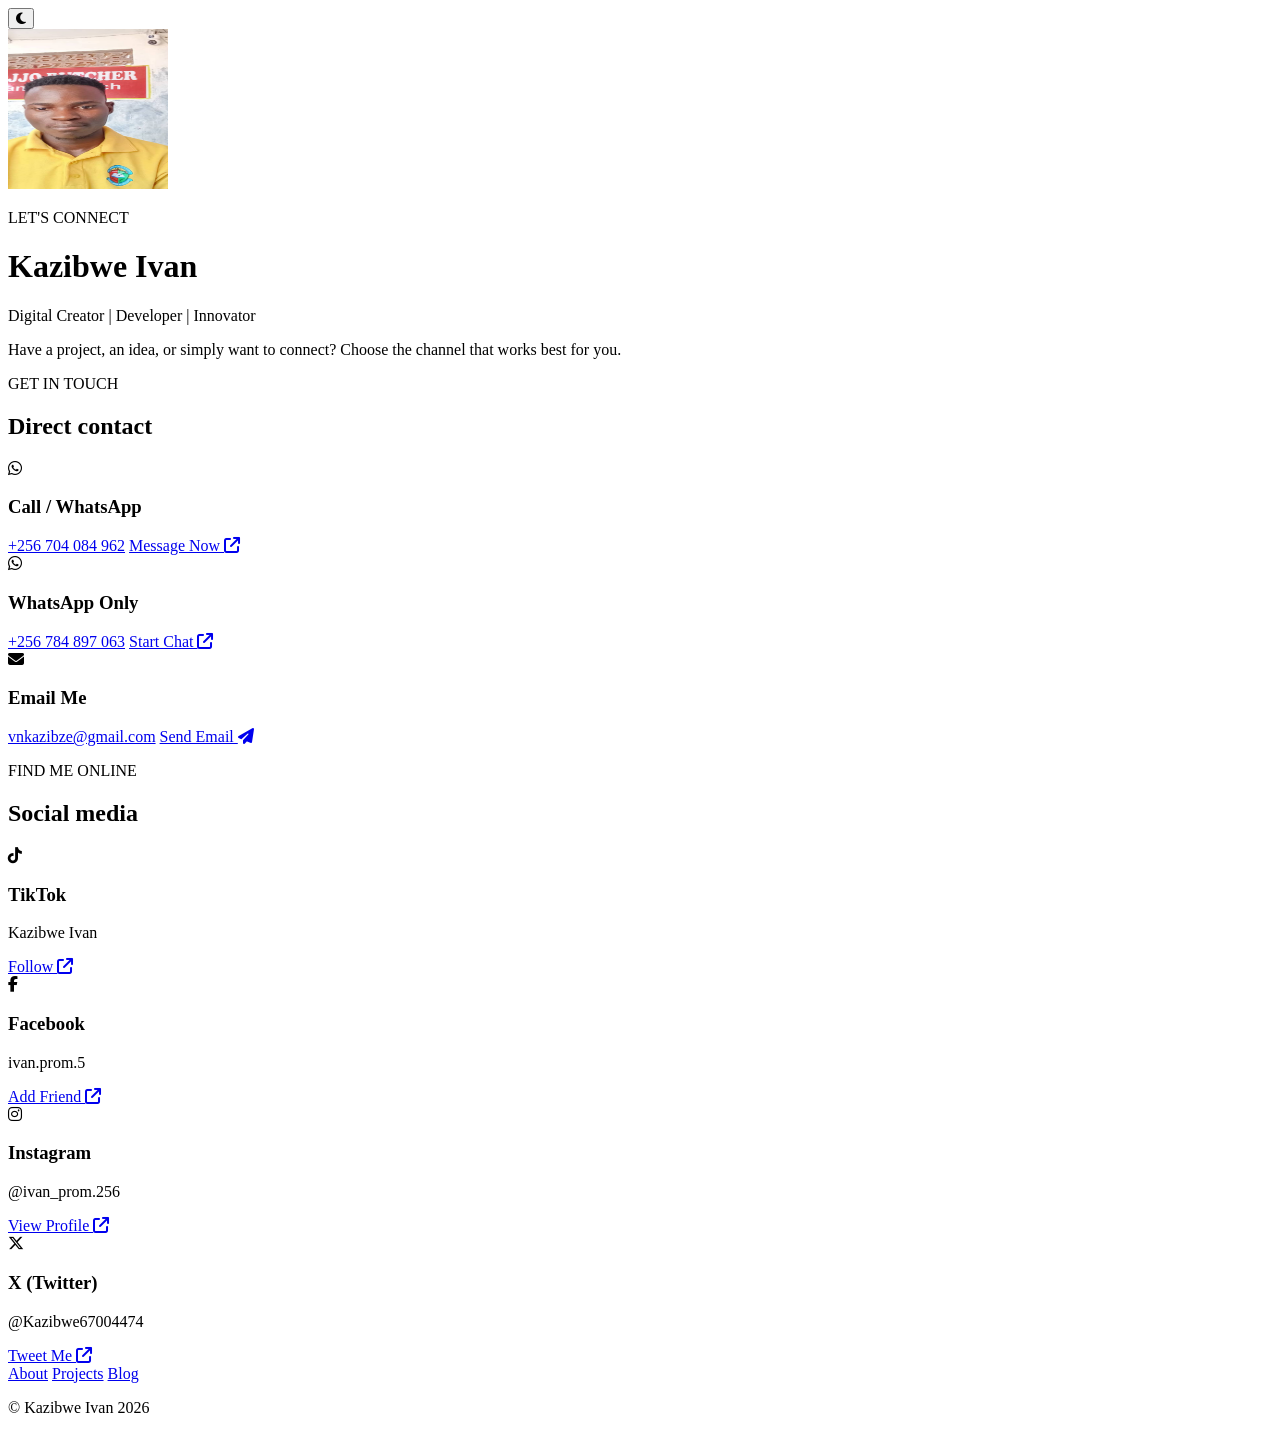
==== contact.html @ 06c1059b "Add responsive Let's Connect contact page" ====
<!doctype html>
<html lang="en">
<head>
  <meta charset="utf-8">
  <meta name="viewport" content="width=device-width, initial-scale=1">
  <meta name="description" content="Connect with Kazibwe Ivan — digital creator, developer and innovator in Uganda.">
  <meta name="author" content="Kazibwe Ivan">
  <meta name="theme-color" content="#f3f5f8">
  <meta http-equiv="Content-Security-Policy" content="default-src 'self'; base-uri 'self'; object-src 'none'; script-src 'self'; style-src 'self' https://cdnjs.cloudflare.com; font-src 'self' https://cdnjs.cloudflare.com data:; img-src 'self' data:; upgrade-insecure-requests">
  <meta name="referrer" content="strict-origin-when-cross-origin">
  <title>Let's Connect — Kazibwe Ivan</title>
  <link rel="icon" href="favicon.svg" type="image/svg+xml">
  <link rel="preconnect" href="https://cdnjs.cloudflare.com" crossorigin>
  <link rel="stylesheet" href="https://cdnjs.cloudflare.com/ajax/libs/font-awesome/6.5.2/css/all.min.css">
  <link rel="stylesheet" href="contact.css">
  <script src="contact.js" defer></script>
</head>
<body>
  <button class="theme-toggle" type="button" aria-label="Switch to dark mode" aria-pressed="false" title="Switch to dark mode">
    <i class="fa-solid fa-moon" aria-hidden="true"></i>
  </button>

  <main class="page-shell">
    <header class="profile-card">
      <img class="profile-picture" src="images/ivan-10.jpg" alt="Portrait of Kazibwe Ivan" width="160" height="160">
      <p class="eyebrow">LET'S CONNECT</p>
      <h1>Kazibwe Ivan</h1>
      <p class="profile-subtitle">Digital Creator <span>|</span> Developer <span>|</span> Innovator</p>
      <p class="profile-intro">Have a project, an idea, or simply want to connect? Choose the channel that works best for you.</p>
    </header>

    <section class="contact-section" aria-labelledby="direct-heading">
      <div class="section-heading">
        <p class="eyebrow">GET IN TOUCH</p>
        <h2 id="direct-heading">Direct contact</h2>
      </div>
      <div class="card-grid direct-grid">
        <article class="contact-card">
          <div class="card-icon whatsapp" aria-hidden="true"><i class="fa-brands fa-whatsapp"></i></div>
          <h3>Call / WhatsApp</h3>
          <a class="card-handle" href="tel:+256704084962">+256 704 084 962</a>
          <a class="action-button" href="https://wa.me/256704084962" target="_blank" rel="noopener noreferrer">Message Now <i class="fa-solid fa-arrow-up-right-from-square" aria-hidden="true"></i></a>
        </article>

        <article class="contact-card">
          <div class="card-icon whatsapp" aria-hidden="true"><i class="fa-brands fa-whatsapp"></i></div>
          <h3>WhatsApp Only</h3>
          <a class="card-handle" href="https://wa.me/256784897063" target="_blank" rel="noopener noreferrer">+256 784 897 063</a>
          <a class="action-button" href="https://wa.me/256784897063" target="_blank" rel="noopener noreferrer">Start Chat <i class="fa-solid fa-arrow-up-right-from-square" aria-hidden="true"></i></a>
        </article>

        <article class="contact-card">
          <div class="card-icon email" aria-hidden="true"><i class="fa-solid fa-envelope"></i></div>
          <h3>Email Me</h3>
          <a class="card-handle" href="mailto:vnkazibwe@gmail.com">vnkazibze@gmail.com</a>
          <a class="action-button" href="mailto:vnkazibwe@gmail.com">Send Email <i class="fa-solid fa-paper-plane" aria-hidden="true"></i></a>
        </article>
      </div>
    </section>

    <section class="contact-section social-section" aria-labelledby="social-heading">
      <div class="section-heading">
        <p class="eyebrow">FIND ME ONLINE</p>
        <h2 id="social-heading">Social media</h2>
      </div>
      <div class="card-grid social-grid">
        <article class="contact-card">
          <div class="card-icon tiktok" aria-hidden="true"><i class="fa-brands fa-tiktok"></i></div>
          <h3>TikTok</h3>
          <p class="card-handle">Kazibwe Ivan</p>
          <a class="action-button" href="https://www.tiktok.com/@mr_kazibwe_ivan" target="_blank" rel="noopener noreferrer">Follow <i class="fa-solid fa-arrow-up-right-from-square" aria-hidden="true"></i></a>
        </article>

        <article class="contact-card">
          <div class="card-icon facebook" aria-hidden="true"><i class="fa-brands fa-facebook-f"></i></div>
          <h3>Facebook</h3>
          <p class="card-handle">ivan.prom.5</p>
          <a class="action-button" href="https://www.facebook.com/ivan.prom.5" target="_blank" rel="noopener noreferrer">Add Friend <i class="fa-solid fa-arrow-up-right-from-square" aria-hidden="true"></i></a>
        </article>

        <article class="contact-card">
          <div class="card-icon instagram" aria-hidden="true"><i class="fa-brands fa-instagram"></i></div>
          <h3>Instagram</h3>
          <p class="card-handle">@ivan_prom.256</p>
          <a class="action-button" href="https://www.instagram.com/ivan_prom.256" target="_blank" rel="noopener noreferrer">View Profile <i class="fa-solid fa-arrow-up-right-from-square" aria-hidden="true"></i></a>
        </article>

        <article class="contact-card">
          <div class="card-icon x-twitter" aria-hidden="true"><i class="fa-brands fa-x-twitter"></i></div>
          <h3>X (Twitter)</h3>
          <p class="card-handle">@Kazibwe67004474</p>
          <a class="action-button" href="https://x.com/Kazibwe67004474" target="_blank" rel="noopener noreferrer">Tweet Me <i class="fa-solid fa-arrow-up-right-from-square" aria-hidden="true"></i></a>
        </article>
      </div>
    </section>

    <footer class="site-footer">
      <nav class="footer-links" aria-label="Footer navigation">
        <a href="index.html#about">About</a>
        <a href="index.html#projects">Projects</a>
        <a href="mailto:vnkazibwe@gmail.com?subject=Blog%20enquiry">Blog</a>
      </nav>
      <p>© Kazibwe Ivan 2026</p>
    </footer>
  </main>
</body>
</html>
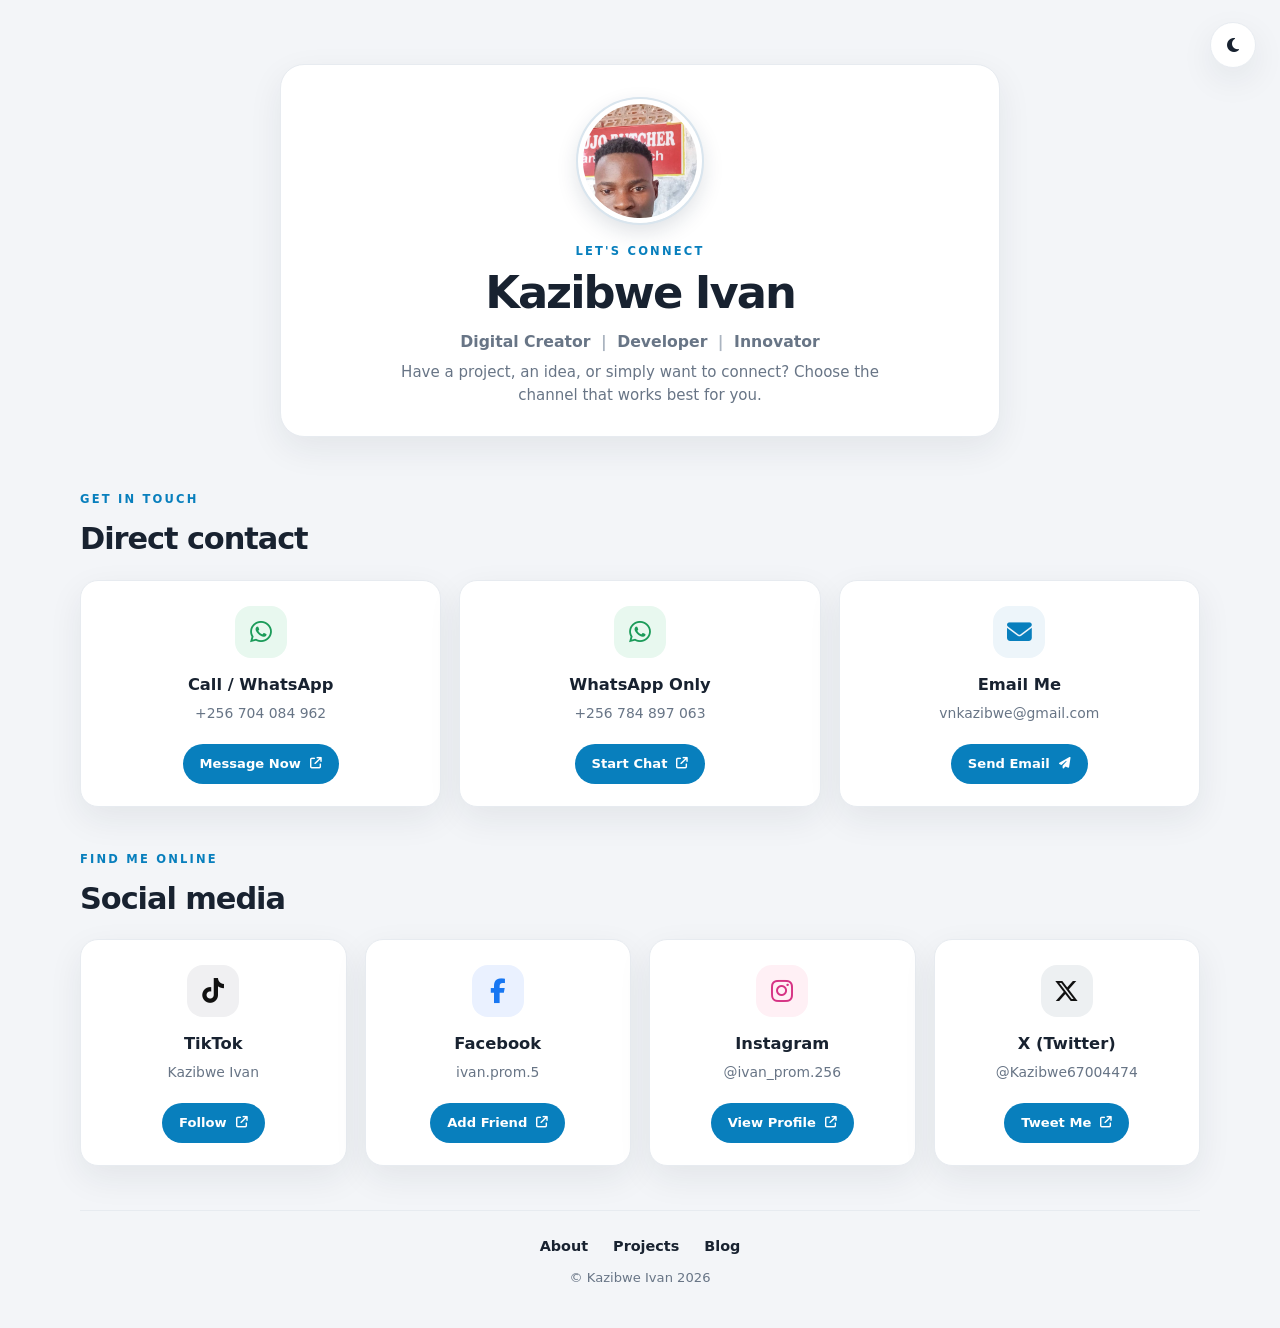
==== commit c4132fae: "Correct email address on contact page" ====
--- a/contact.html
+++ b/contact.html
@@ -52,7 +52,7 @@
         <article class="contact-card">
           <div class="card-icon email" aria-hidden="true"><i class="fa-solid fa-envelope"></i></div>
           <h3>Email Me</h3>
-          <a class="card-handle" href="mailto:vnkazibwe@gmail.com">vnkazibze@gmail.com</a>
+          <a class="card-handle" href="mailto:vnkazibwe@gmail.com">vnkazibwe@gmail.com</a>
           <a class="action-button" href="mailto:vnkazibwe@gmail.com">Send Email <i class="fa-solid fa-paper-plane" aria-hidden="true"></i></a>
         </article>
       </div>
--- a/contact.css
+++ b/contact.css
@@ -0,0 +1,174 @@
+:root {
+  color-scheme: light;
+  --page: #f3f5f8;
+  --card: #ffffff;
+  --text: #182230;
+  --muted: #687586;
+  --line: #e7ebf0;
+  --accent: #087fbd;
+  --accent-hover: #05699e;
+  --shadow: 0 12px 34px rgba(22, 34, 51, .075);
+}
+* { box-sizing: border-box; }
+html { scroll-behavior: smooth; }
+body {
+  margin: 0;
+  min-height: 100vh;
+  background: var(--page);
+  color: var(--text);
+  font-family: Inter, ui-sans-serif, system-ui, -apple-system, BlinkMacSystemFont, "Segoe UI", sans-serif;
+  line-height: 1.5;
+  transition: background .25s ease, color .25s ease;
+}
+a { color: inherit; text-decoration: none; }
+button { font: inherit; }
+.theme-toggle {
+  position: fixed;
+  z-index: 5;
+  top: 22px;
+  right: 24px;
+  width: 46px;
+  height: 46px;
+  display: grid;
+  place-items: center;
+  border: 1px solid var(--line);
+  border-radius: 50%;
+  background: var(--card);
+  color: var(--text);
+  box-shadow: var(--shadow);
+  cursor: pointer;
+  transition: transform .2s ease, background .25s ease;
+}
+.theme-toggle:hover { transform: translateY(-2px); }
+.page-shell { width: min(1120px, calc(100% - 40px)); margin: 0 auto; padding: 64px 0 30px; }
+.profile-card {
+  max-width: 720px;
+  margin: 0 auto 54px;
+  padding: 34px 28px 30px;
+  text-align: center;
+  background: var(--card);
+  border: 1px solid var(--line);
+  border-radius: 24px;
+  box-shadow: var(--shadow);
+}
+.profile-picture {
+  display: block;
+  width: 124px;
+  height: 124px;
+  margin: 0 auto 20px;
+  border: 5px solid var(--card);
+  border-radius: 50%;
+  outline: 2px solid #d9e5ee;
+  object-fit: cover;
+  object-position: center 28%;
+  box-shadow: 0 8px 22px rgba(20, 42, 64, .15);
+}
+.eyebrow { margin: 0 0 8px; color: var(--accent); font-size: .72rem; font-weight: 800; letter-spacing: .19em; }
+.profile-card h1 { margin: 0; font-size: clamp(2rem, 5vw, 2.8rem); line-height: 1.1; letter-spacing: -.045em; }
+.profile-subtitle { margin: 12px 0 8px; color: var(--muted); font-size: .98rem; font-weight: 600; }
+.profile-subtitle span { padding: 0 5px; color: #aab4c0; }
+.profile-intro { max-width: 510px; margin: 0 auto; color: var(--muted); font-size: .94rem; }
+.contact-section { margin: 0 0 44px; }
+.section-heading { margin: 0 0 18px; }
+.section-heading h2 { margin: 0; font-size: clamp(1.5rem, 3vw, 1.9rem); letter-spacing: -.035em; }
+.card-grid { display: grid; gap: 18px; }
+.direct-grid { grid-template-columns: repeat(3, minmax(0, 1fr)); }
+.social-grid { grid-template-columns: repeat(4, minmax(0, 1fr)); }
+.contact-card {
+  min-width: 0;
+  min-height: 220px;
+  display: flex;
+  flex-direction: column;
+  align-items: center;
+  justify-content: flex-start;
+  padding: 25px 18px 22px;
+  text-align: center;
+  background: var(--card);
+  border: 1px solid var(--line);
+  border-radius: 18px;
+  box-shadow: var(--shadow);
+  transition: transform .2s ease, box-shadow .2s ease, background .25s ease;
+}
+.contact-card:hover { transform: translateY(-4px); box-shadow: 0 17px 38px rgba(22, 34, 51, .11); }
+.card-icon {
+  width: 52px;
+  height: 52px;
+  display: grid;
+  place-items: center;
+  margin-bottom: 15px;
+  border-radius: 16px;
+  background: #edf5fa;
+  color: var(--accent);
+  font-size: 1.55rem;
+}
+.card-icon.whatsapp { background: #e8f8ef; color: #1b9b59; }
+.card-icon.tiktok { background: #f0f0f2; color: #111; }
+.card-icon.facebook { background: #eaf1ff; color: #1877f2; }
+.card-icon.instagram { background: #fff0f5; color: #d63384; }
+.card-icon.x-twitter { background: #edf0f2; color: #111; }
+.contact-card h3 { margin: 0 0 5px; font-size: 1.02rem; }
+.card-handle { display: block; min-height: 24px; margin: 0 0 17px; color: var(--muted); font-size: .87rem; overflow-wrap: anywhere; }
+.action-button {
+  min-height: 40px;
+  display: inline-flex;
+  align-items: center;
+  justify-content: center;
+  gap: 9px;
+  margin-top: auto;
+  padding: 0 17px;
+  border-radius: 999px;
+  background: var(--accent);
+  color: #fff;
+  font-size: .82rem;
+  font-weight: 750;
+  transition: background .2s ease, transform .2s ease;
+}
+.action-button:hover { background: var(--accent-hover); transform: translateY(-1px); }
+.action-button i { font-size: .72rem; }
+.site-footer {
+  display: flex;
+  flex-direction: column;
+  align-items: center;
+  gap: 11px;
+  padding: 25px 12px 10px;
+  border-top: 1px solid var(--line);
+  color: var(--muted);
+  text-align: center;
+}
+.footer-links { display: flex; flex-wrap: wrap; justify-content: center; gap: 25px; }
+.footer-links a { color: var(--text); font-size: .9rem; font-weight: 650; }
+.footer-links a:hover { color: var(--accent); }
+.site-footer p { margin: 0; font-size: .82rem; }
+body.dark-mode {
+  color-scheme: dark;
+  --page: #0c1420;
+  --card: #152233;
+  --text: #edf3f8;
+  --muted: #a4b1c0;
+  --line: #26384c;
+  --accent: #37b8ed;
+  --accent-hover: #159bd5;
+  --shadow: 0 12px 34px rgba(0, 0, 0, .22);
+}
+body.dark-mode .profile-picture { border-color: var(--card); outline-color: #34516b; }
+body.dark-mode .card-icon { background: #20364a; }
+body.dark-mode .card-icon.whatsapp { background: #173b30; color: #65d69a; }
+body.dark-mode .card-icon.tiktok, body.dark-mode .card-icon.x-twitter { background: #27313c; color: #fff; }
+body.dark-mode .card-icon.facebook { background: #1c3458; color: #76a7ff; }
+body.dark-mode .card-icon.instagram { background: #48283a; color: #ff8ab5; }
+@media (max-width: 900px) {
+  .social-grid { grid-template-columns: repeat(2, minmax(0, 1fr)); }
+}
+@media (max-width: 650px) {
+  .page-shell { width: min(100% - 28px, 520px); padding-top: 82px; }
+  .theme-toggle { top: 16px; right: 16px; }
+  .profile-card { margin-bottom: 38px; padding: 28px 18px 24px; border-radius: 20px; }
+  .profile-picture { width: 112px; height: 112px; }
+  .profile-subtitle { font-size: .86rem; }
+  .direct-grid, .social-grid { grid-template-columns: 1fr; gap: 13px; }
+  .contact-card { min-height: 205px; }
+  .contact-section { margin-bottom: 34px; }
+}
+@media (prefers-reduced-motion: reduce) {
+  *, *::before, *::after { scroll-behavior: auto !important; transition-duration: .01ms !important; animation-duration: .01ms !important; }
+}
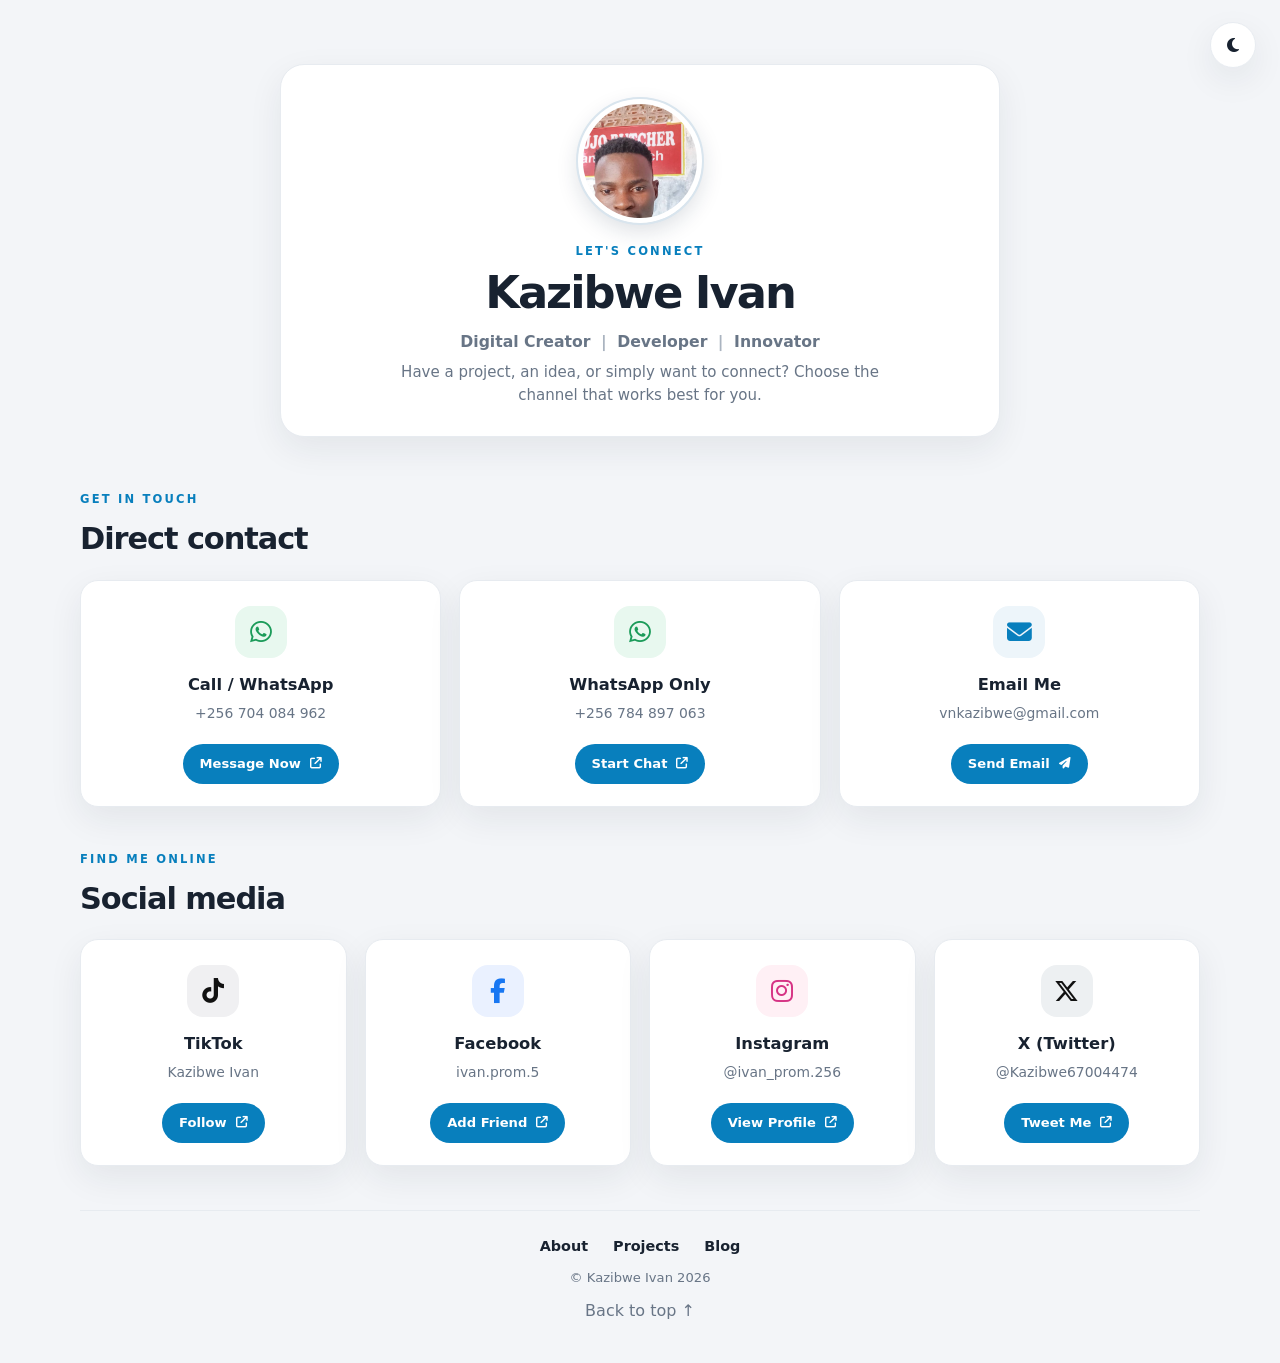
==== commit b66fb123: "Add working back-to-top link to contact page" ====
--- a/contact.html
+++ b/contact.html
@@ -15,7 +15,7 @@
   <link rel="stylesheet" href="contact.css">
   <script src="contact.js" defer></script>
 </head>
-<body>
+<body id="top">
   <button class="theme-toggle" type="button" aria-label="Switch to dark mode" aria-pressed="false" title="Switch to dark mode">
     <i class="fa-solid fa-moon" aria-hidden="true"></i>
   </button>
@@ -101,6 +101,7 @@
         <a href="mailto:vnkazibwe@gmail.com?subject=Blog%20enquiry">Blog</a>
       </nav>
       <p>© Kazibwe Ivan 2026</p>
+        <a class="back-to-top" href="#top">Back to top ↑</a>
     </footer>
   </main>
 </body>
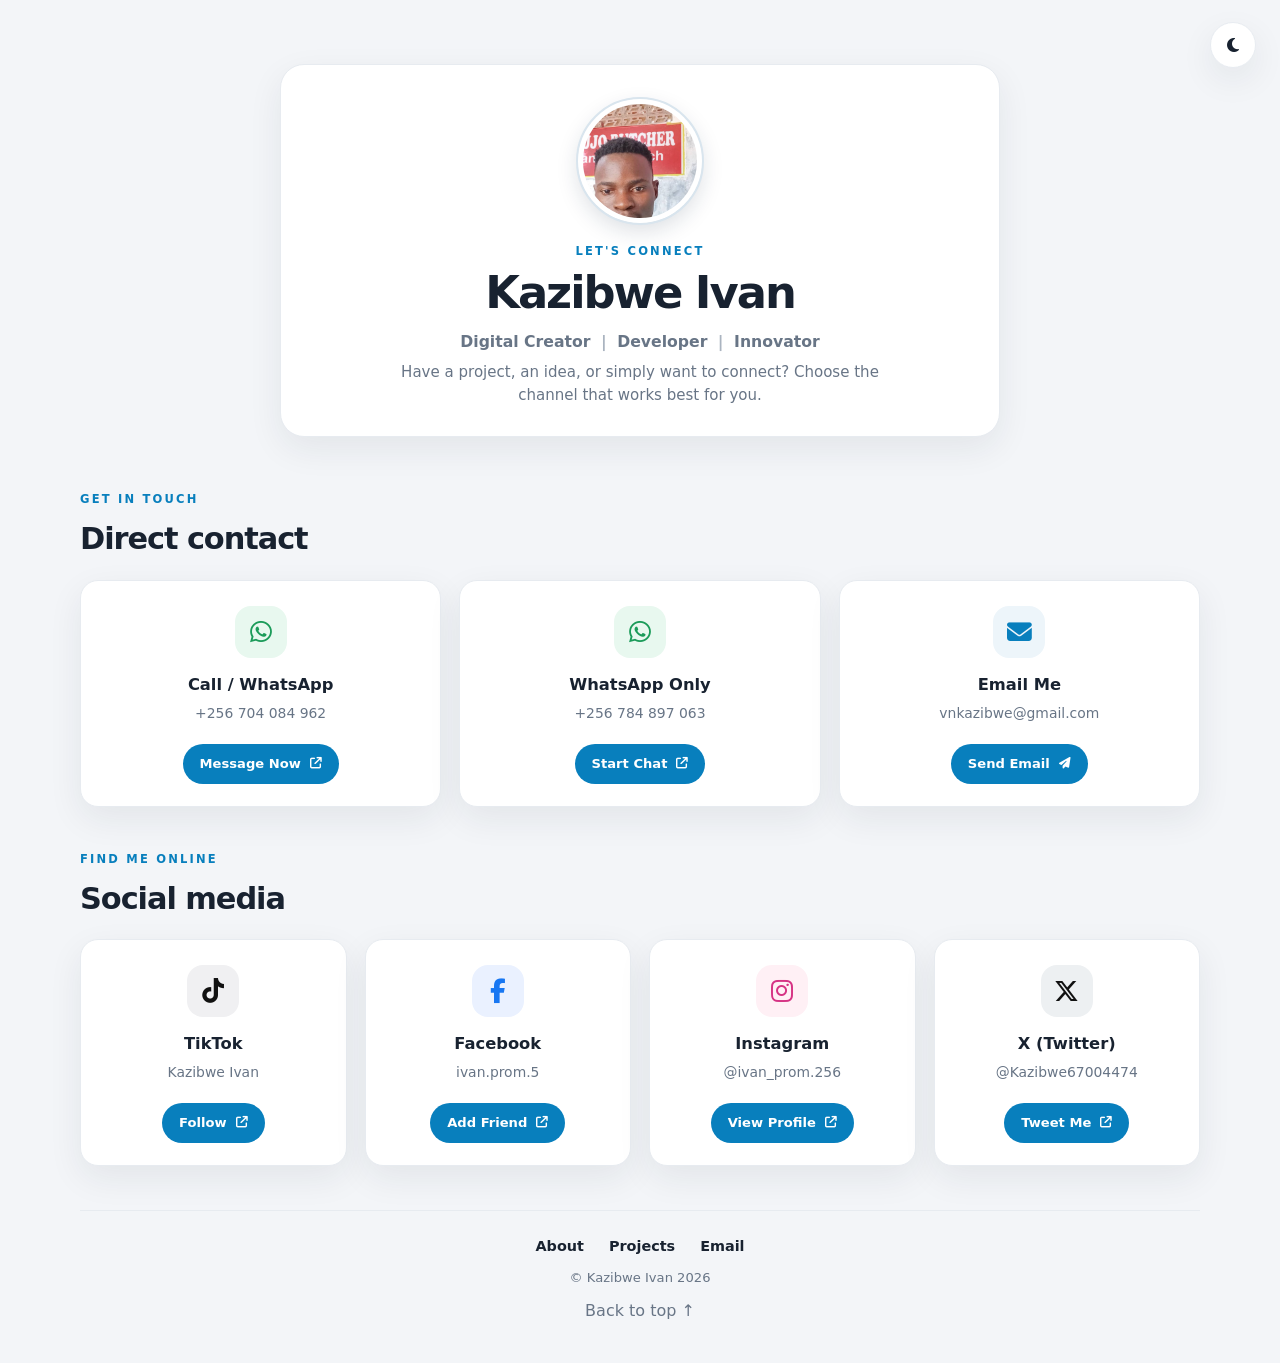
==== commit 6bba6174: "Label contact page email link accurately" ====
--- a/contact.html
+++ b/contact.html
@@ -98,7 +98,7 @@
       <nav class="footer-links" aria-label="Footer navigation">
         <a href="index.html#about">About</a>
         <a href="index.html#projects">Projects</a>
-        <a href="mailto:vnkazibwe@gmail.com?subject=Blog%20enquiry">Blog</a>
+        <a href="mailto:vnkazibwe@gmail.com?subject=Portfolio%20enquiry">Email</a>
       </nav>
       <p>© Kazibwe Ivan 2026</p>
         <a class="back-to-top" href="#top">Back to top ↑</a>
--- a/contact.css
+++ b/contact.css
@@ -172,3 +172,10 @@
 @media (prefers-reduced-motion: reduce) {
   *, *::before, *::after { scroll-behavior: auto !important; transition-duration: .01ms !important; animation-duration: .01ms !important; }
 }
+
+/* Keep keyboard navigation visible on the contact page. */
+:where(a, button):focus-visible {
+  outline: 3px solid var(--accent);
+  outline-offset: 4px;
+  border-radius: 4px;
+}
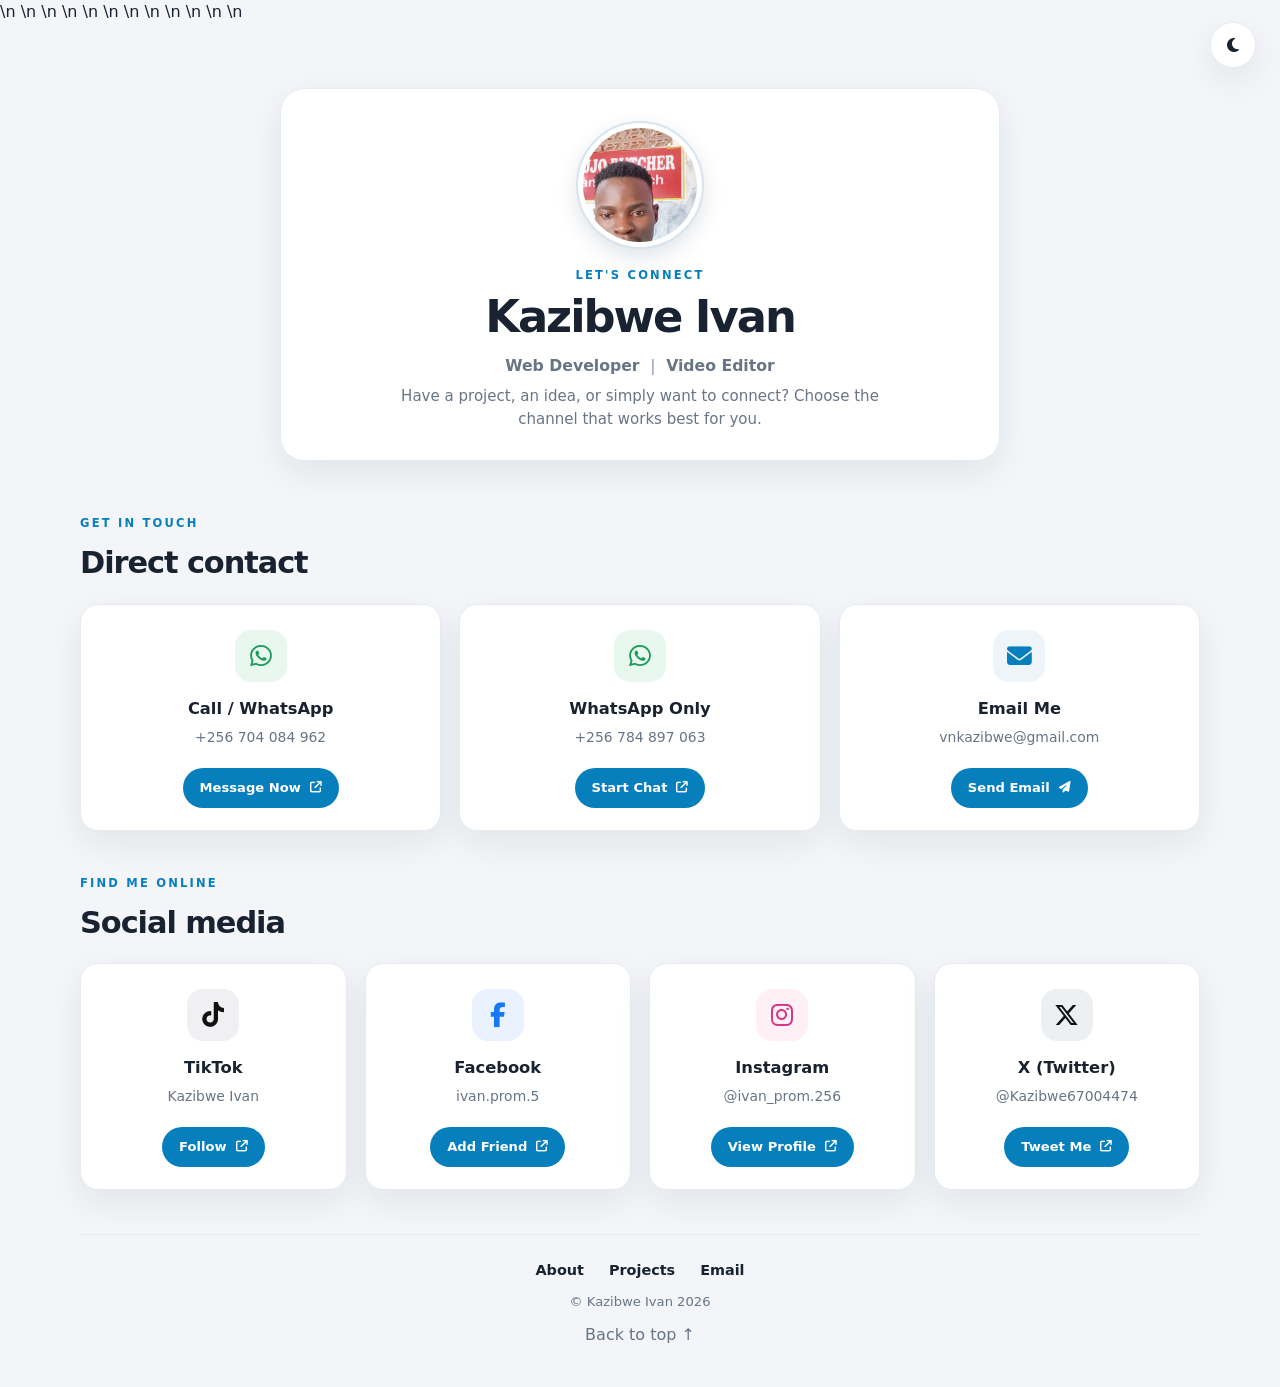
==== commit 6568656d: "Align contact page identity and SEO metadata" ====
--- a/contact.html
+++ b/contact.html
@@ -3,12 +3,12 @@
 <head>
   <meta charset="utf-8">
   <meta name="viewport" content="width=device-width, initial-scale=1">
-  <meta name="description" content="Connect with Kazibwe Ivan — digital creator, developer and innovator in Uganda.">
-  <meta name="author" content="Kazibwe Ivan">
-  <meta name="theme-color" content="#f3f5f8">
+  <meta name="description" content="Contact Mr Kazibwe Ivan, a Ugandan web developer and video editor. Find direct WhatsApp, phone, email and social media links.">
+  <meta name="author" content="Mr Kazibwe Ivan">\n  <meta name="robots" content="index, follow, max-image-preview:large">
+  <meta name="theme-color" content="#f3f5f8">\n  <link rel="canonical" href="https://promivan833.github.io/Kazibwe-ivan/contact.html">\n  <meta property="og:locale" content="en_UG">\n  <meta property="og:type" content="profile">\n  <meta property="og:title" content="Contact Mr Kazibwe Ivan — Web Developer & Video Editor">\n  <meta property="og:description" content="Connect with Mr Kazibwe Ivan through WhatsApp, phone, email and social media.">\n  <meta property="og:url" content="https://promivan833.github.io/Kazibwe-ivan/contact.html">\n  <meta property="og:image" content="https://promivan833.github.io/Kazibwe-ivan/images/ivan-10.jpg">\n  <meta name="twitter:card" content="summary">\n  <meta name="twitter:title" content="Contact Mr Kazibwe Ivan">\n  <meta name="twitter:description" content="WhatsApp, phone, email and social media contact details for Mr Kazibwe Ivan.">\n  <meta name="twitter:image" content="https://promivan833.github.io/Kazibwe-ivan/images/ivan-10.jpg">
   <meta http-equiv="Content-Security-Policy" content="default-src 'self'; base-uri 'self'; object-src 'none'; script-src 'self'; style-src 'self' https://cdnjs.cloudflare.com; font-src 'self' https://cdnjs.cloudflare.com data:; img-src 'self' data:; upgrade-insecure-requests">
   <meta name="referrer" content="strict-origin-when-cross-origin">
-  <title>Let's Connect — Kazibwe Ivan</title>
+  <title>Contact Mr Kazibwe Ivan — Web Developer & Video Editor</title>
   <link rel="icon" href="favicon.svg" type="image/svg+xml">
   <link rel="preconnect" href="https://cdnjs.cloudflare.com" crossorigin>
   <link rel="stylesheet" href="https://cdnjs.cloudflare.com/ajax/libs/font-awesome/6.5.2/css/all.min.css">
@@ -25,7 +25,7 @@
       <img class="profile-picture" src="images/ivan-10.jpg" alt="Portrait of Kazibwe Ivan" width="160" height="160">
       <p class="eyebrow">LET'S CONNECT</p>
       <h1>Kazibwe Ivan</h1>
-      <p class="profile-subtitle">Digital Creator <span>|</span> Developer <span>|</span> Innovator</p>
+      <p class="profile-subtitle">Web Developer <span>|</span> Video Editor</p>
       <p class="profile-intro">Have a project, an idea, or simply want to connect? Choose the channel that works best for you.</p>
     </header>
 
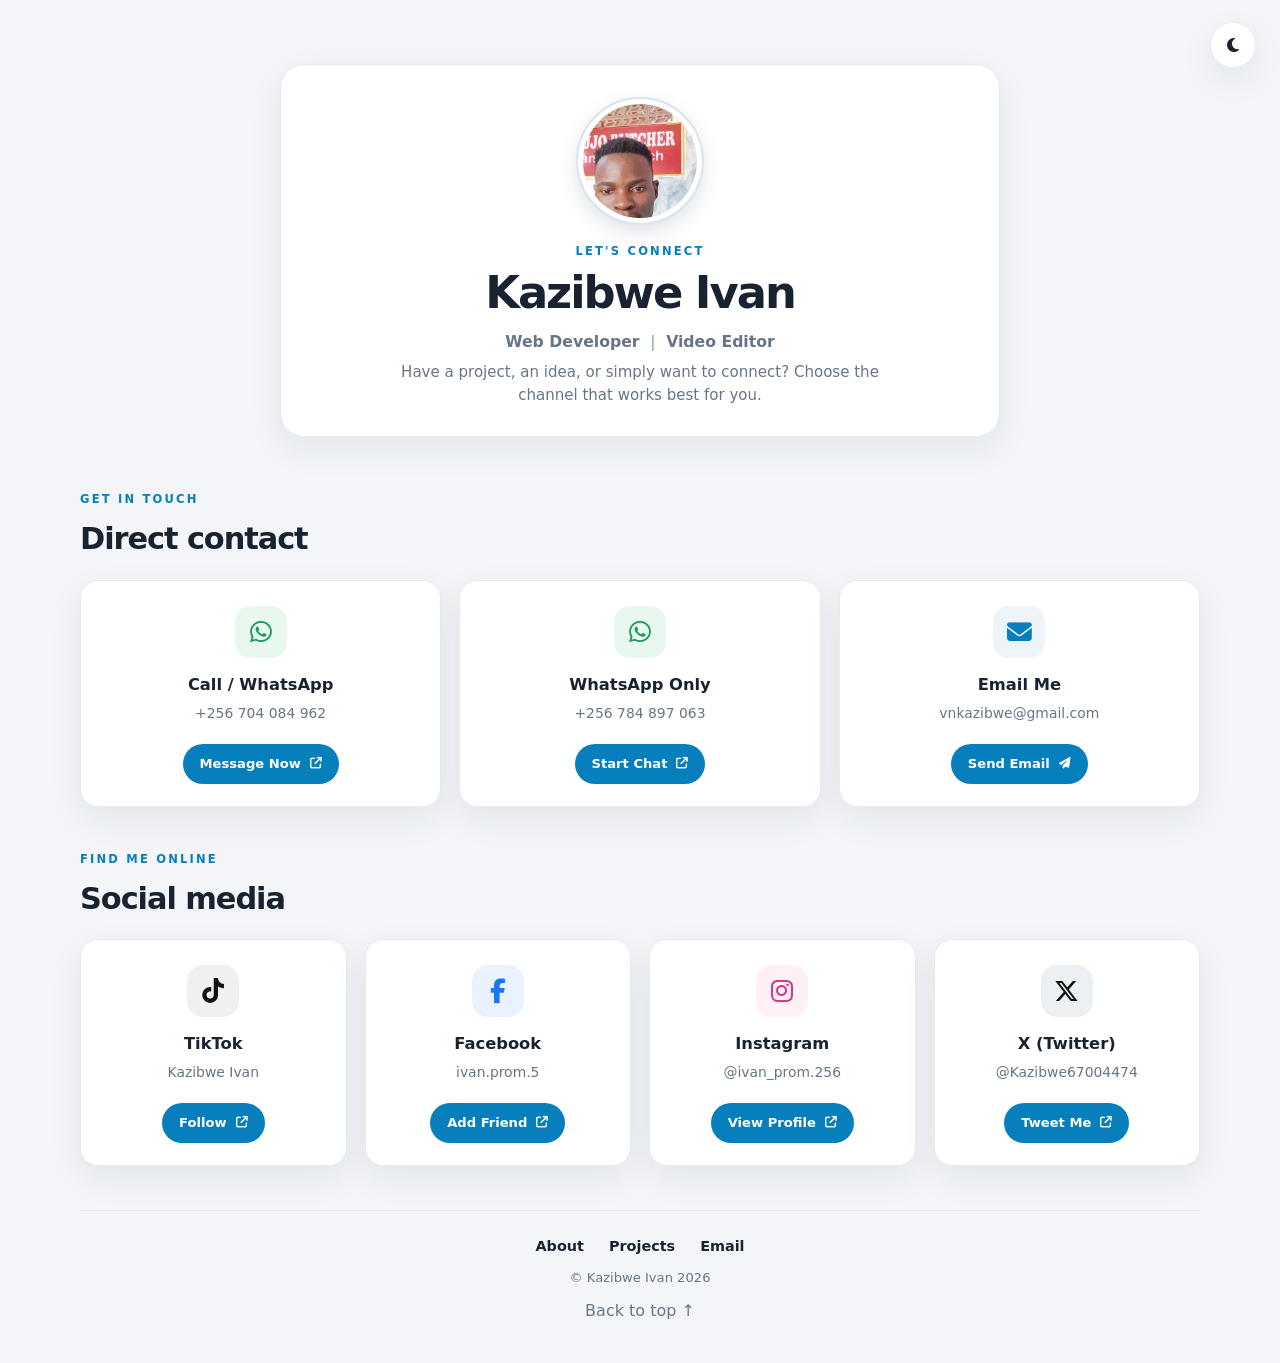
==== commit 8a725fd9: "Remove outdated title from contact page metadata" ====
--- a/contact.html
+++ b/contact.html
@@ -3,12 +3,24 @@
 <head>
   <meta charset="utf-8">
   <meta name="viewport" content="width=device-width, initial-scale=1">
-  <meta name="description" content="Contact Mr Kazibwe Ivan, a Ugandan web developer and video editor. Find direct WhatsApp, phone, email and social media links.">
-  <meta name="author" content="Mr Kazibwe Ivan">\n  <meta name="robots" content="index, follow, max-image-preview:large">
-  <meta name="theme-color" content="#f3f5f8">\n  <link rel="canonical" href="https://promivan833.github.io/Kazibwe-ivan/contact.html">\n  <meta property="og:locale" content="en_UG">\n  <meta property="og:type" content="profile">\n  <meta property="og:title" content="Contact Mr Kazibwe Ivan — Web Developer & Video Editor">\n  <meta property="og:description" content="Connect with Mr Kazibwe Ivan through WhatsApp, phone, email and social media.">\n  <meta property="og:url" content="https://promivan833.github.io/Kazibwe-ivan/contact.html">\n  <meta property="og:image" content="https://promivan833.github.io/Kazibwe-ivan/images/ivan-10.jpg">\n  <meta name="twitter:card" content="summary">\n  <meta name="twitter:title" content="Contact Mr Kazibwe Ivan">\n  <meta name="twitter:description" content="WhatsApp, phone, email and social media contact details for Mr Kazibwe Ivan.">\n  <meta name="twitter:image" content="https://promivan833.github.io/Kazibwe-ivan/images/ivan-10.jpg">
+  <meta name="description" content="Contact Kazibwe Ivan, a Ugandan web developer and video editor. Find direct WhatsApp, phone, email and social media links.">
+  <meta name="author" content="Kazibwe Ivan">
+  <meta name="robots" content="index, follow, max-image-preview:large">
+  <meta name="theme-color" content="#f3f5f8">
+  <link rel="canonical" href="https://promivan833.github.io/Kazibwe-ivan/contact.html">
+  <meta property="og:locale" content="en_UG">
+  <meta property="og:type" content="profile">
+  <meta property="og:title" content="Contact Kazibwe Ivan — Web Developer & Video Editor">
+  <meta property="og:description" content="Connect with Kazibwe Ivan through WhatsApp, phone, email and social media.">
+  <meta property="og:url" content="https://promivan833.github.io/Kazibwe-ivan/contact.html">
+  <meta property="og:image" content="https://promivan833.github.io/Kazibwe-ivan/images/ivan-10.jpg">
+  <meta name="twitter:card" content="summary">
+  <meta name="twitter:title" content="Contact Kazibwe Ivan">
+  <meta name="twitter:description" content="WhatsApp, phone, email and social media contact details for Kazibwe Ivan.">
+  <meta name="twitter:image" content="https://promivan833.github.io/Kazibwe-ivan/images/ivan-10.jpg">
   <meta http-equiv="Content-Security-Policy" content="default-src 'self'; base-uri 'self'; object-src 'none'; script-src 'self'; style-src 'self' https://cdnjs.cloudflare.com; font-src 'self' https://cdnjs.cloudflare.com data:; img-src 'self' data:; upgrade-insecure-requests">
   <meta name="referrer" content="strict-origin-when-cross-origin">
-  <title>Contact Mr Kazibwe Ivan — Web Developer & Video Editor</title>
+  <title>Contact Kazibwe Ivan — Web Developer & Video Editor</title>
   <link rel="icon" href="favicon.svg" type="image/svg+xml">
   <link rel="preconnect" href="https://cdnjs.cloudflare.com" crossorigin>
   <link rel="stylesheet" href="https://cdnjs.cloudflare.com/ajax/libs/font-awesome/6.5.2/css/all.min.css">
